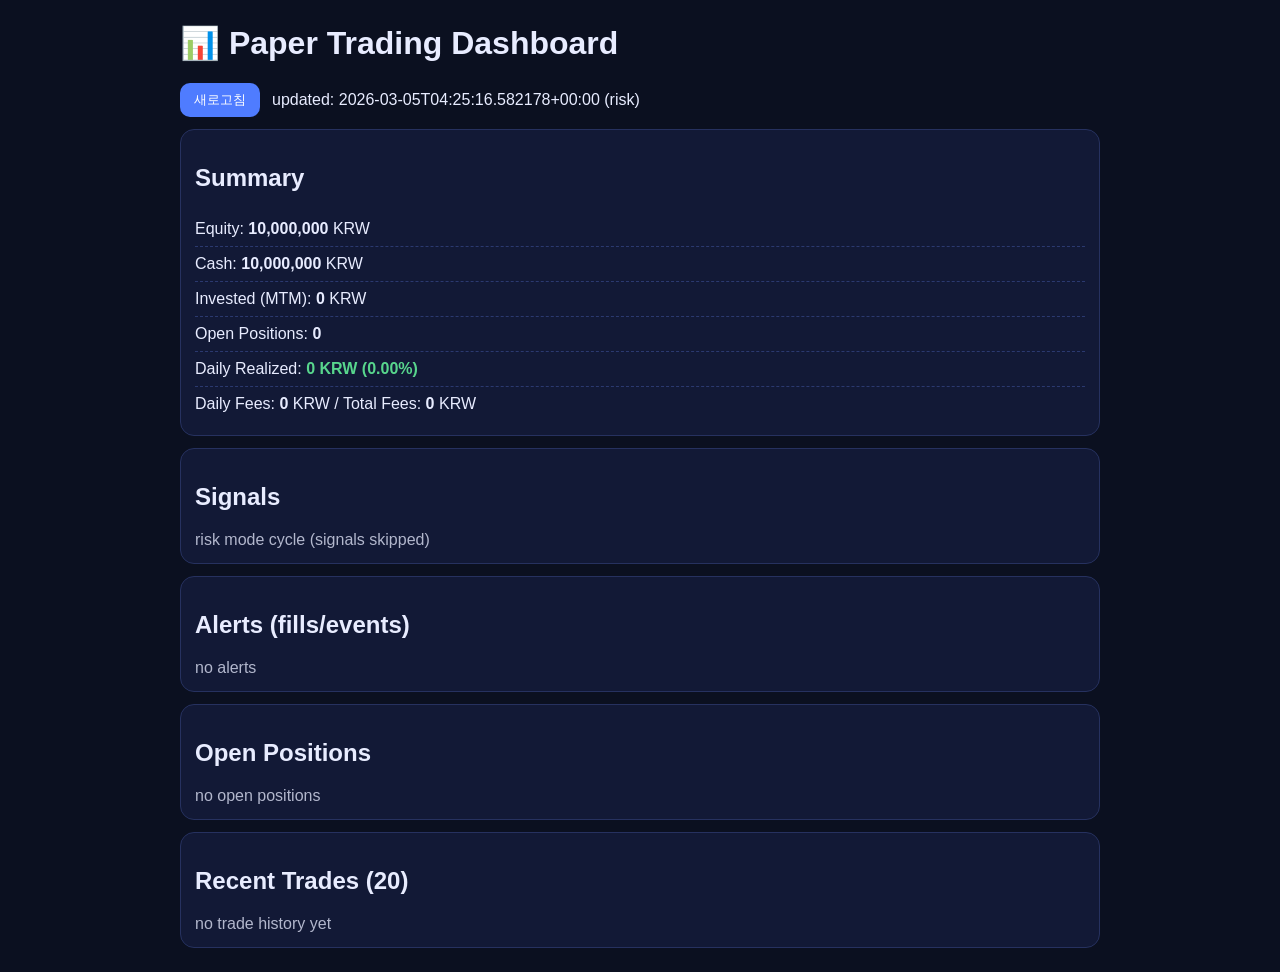
==== docs/index.html @ 3a50f7fd "chore: publish dashboard via GitHub Pages docs folder" ====
<!doctype html>
<html lang="ko">
<head>
  <meta charset="utf-8" />
  <meta name="viewport" content="width=device-width, initial-scale=1" />
  <title>Paper Trading Dashboard</title>
  <link rel="stylesheet" href="styles.css" />
</head>
<body>
  <main>
    <h1>📊 Paper Trading Dashboard</h1>
    <div class="row">
      <button id="refreshBtn">새로고침</button>
      <span id="updatedAt">-</span>
    </div>

    <section class="card" id="summary"></section>
    <section class="card">
      <h2>Signals</h2>
      <div id="signals"></div>
    </section>
    <section class="card">
      <h2>Alerts (fills/events)</h2>
      <div id="alerts"></div>
    </section>
    <section class="card">
      <h2>Open Positions</h2>
      <div id="positions"></div>
    </section>
    <section class="card">
      <h2>Recent Trades (20)</h2>
      <div id="trades"></div>
    </section>
  </main>
  <script src="app.js"></script>
</body>
</html>
---- docs/styles.css ----
body{font-family:-apple-system,BlinkMacSystemFont,'Segoe UI',sans-serif;background:#0b1020;color:#e8ecff;margin:0}
main{max-width:920px;margin:24px auto;padding:0 16px}
.row{display:flex;gap:12px;align-items:center;margin-bottom:12px}
button{background:#4f7cff;color:#fff;border:none;border-radius:10px;padding:8px 14px;cursor:pointer}
.card{background:#121936;border:1px solid #26315f;border-radius:14px;padding:14px;margin:12px 0}
.item{padding:8px 0;border-bottom:1px dashed #2b396f}
.item:last-child{border-bottom:none}
.muted{opacity:.75}
.good{color:#58d68d}.bad{color:#ff7675}
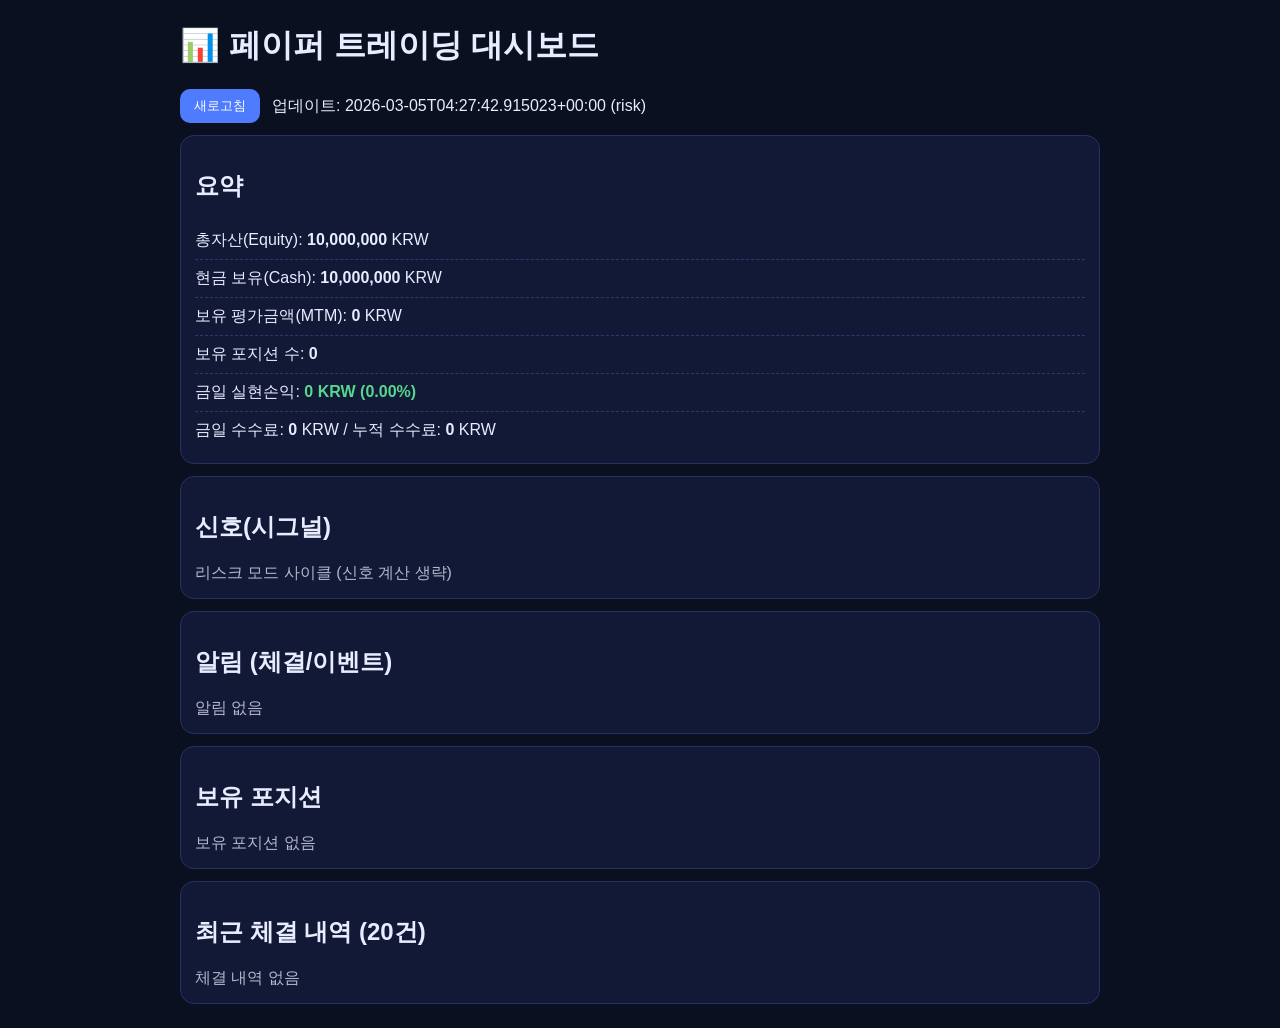
==== commit 91f9dbfb: "feat: localize dashboard labels to Korean" ====
--- a/docs/index.html
+++ b/docs/index.html
@@ -3,12 +3,12 @@
 <head>
   <meta charset="utf-8" />
   <meta name="viewport" content="width=device-width, initial-scale=1" />
-  <title>Paper Trading Dashboard</title>
+  <title>페이퍼 트레이딩 대시보드</title>
   <link rel="stylesheet" href="styles.css" />
 </head>
 <body>
   <main>
-    <h1>📊 Paper Trading Dashboard</h1>
+    <h1>📊 페이퍼 트레이딩 대시보드</h1>
     <div class="row">
       <button id="refreshBtn">새로고침</button>
       <span id="updatedAt">-</span>
@@ -16,19 +16,19 @@
 
     <section class="card" id="summary"></section>
     <section class="card">
-      <h2>Signals</h2>
+      <h2>신호(시그널)</h2>
       <div id="signals"></div>
     </section>
     <section class="card">
-      <h2>Alerts (fills/events)</h2>
+      <h2>알림 (체결/이벤트)</h2>
       <div id="alerts"></div>
     </section>
     <section class="card">
-      <h2>Open Positions</h2>
+      <h2>보유 포지션</h2>
       <div id="positions"></div>
     </section>
     <section class="card">
-      <h2>Recent Trades (20)</h2>
+      <h2>최근 체결 내역 (20건)</h2>
       <div id="trades"></div>
     </section>
   </main>
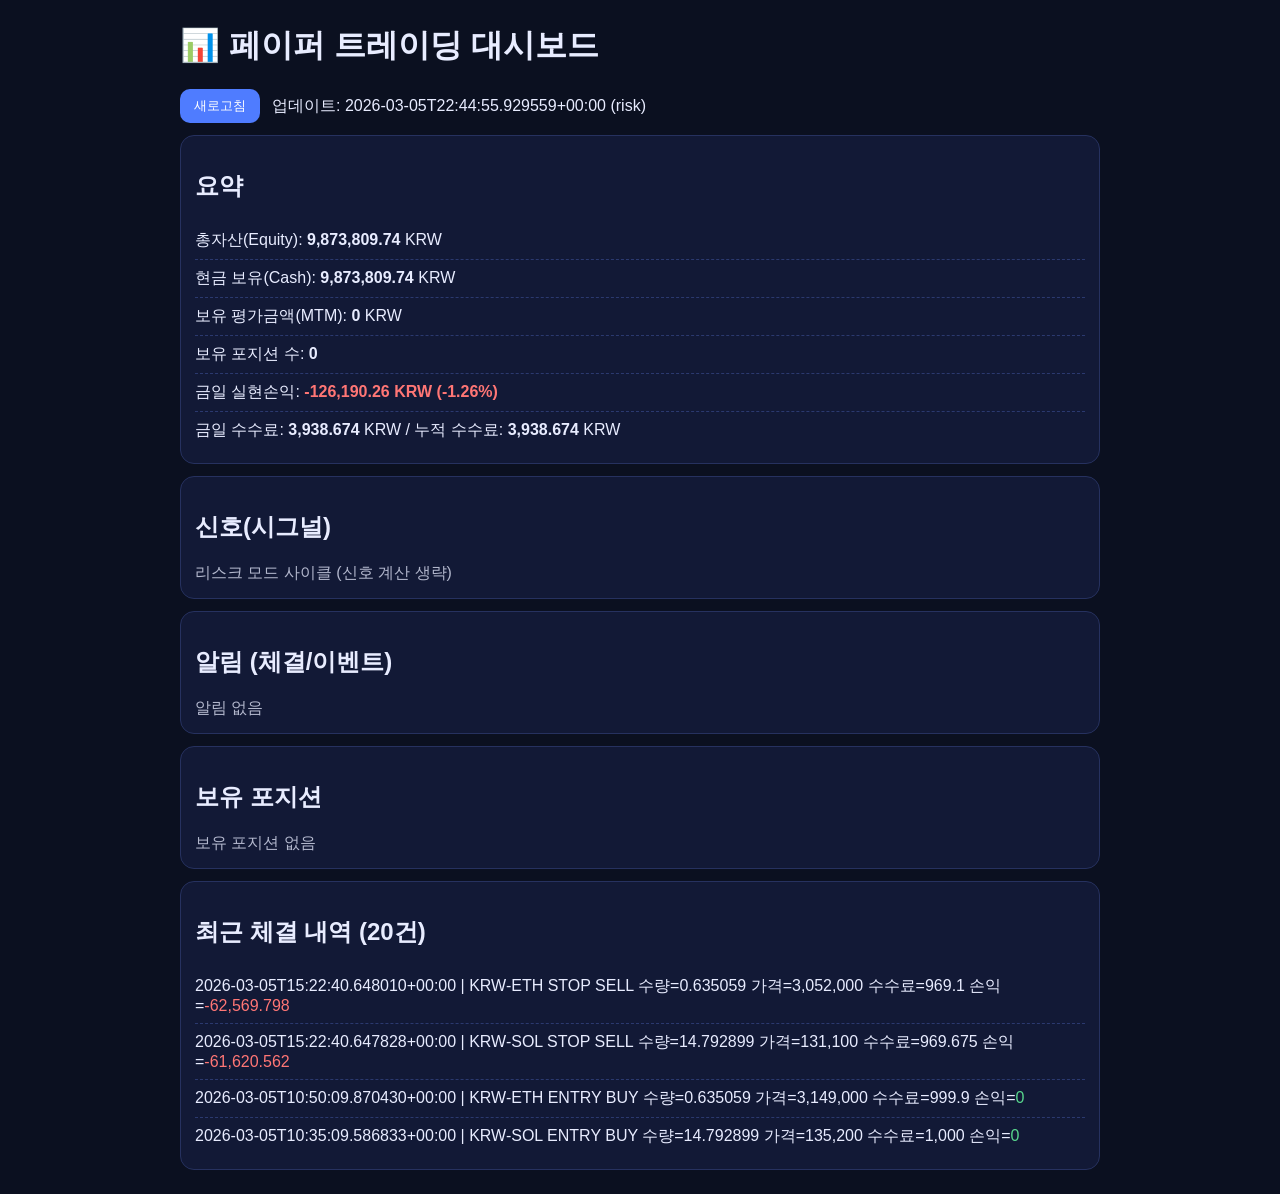
==== commit e9884f92: "fix: fallback to raw github latest_cycle when pages cache is stale" ====
--- a/docs/index.html
+++ b/docs/index.html
@@ -32,6 +32,6 @@
       <div id="trades"></div>
     </section>
   </main>
-  <script src="app.js"></script>
+  <script src="app.js?v=20260306-2"></script>
 </body>
 </html>
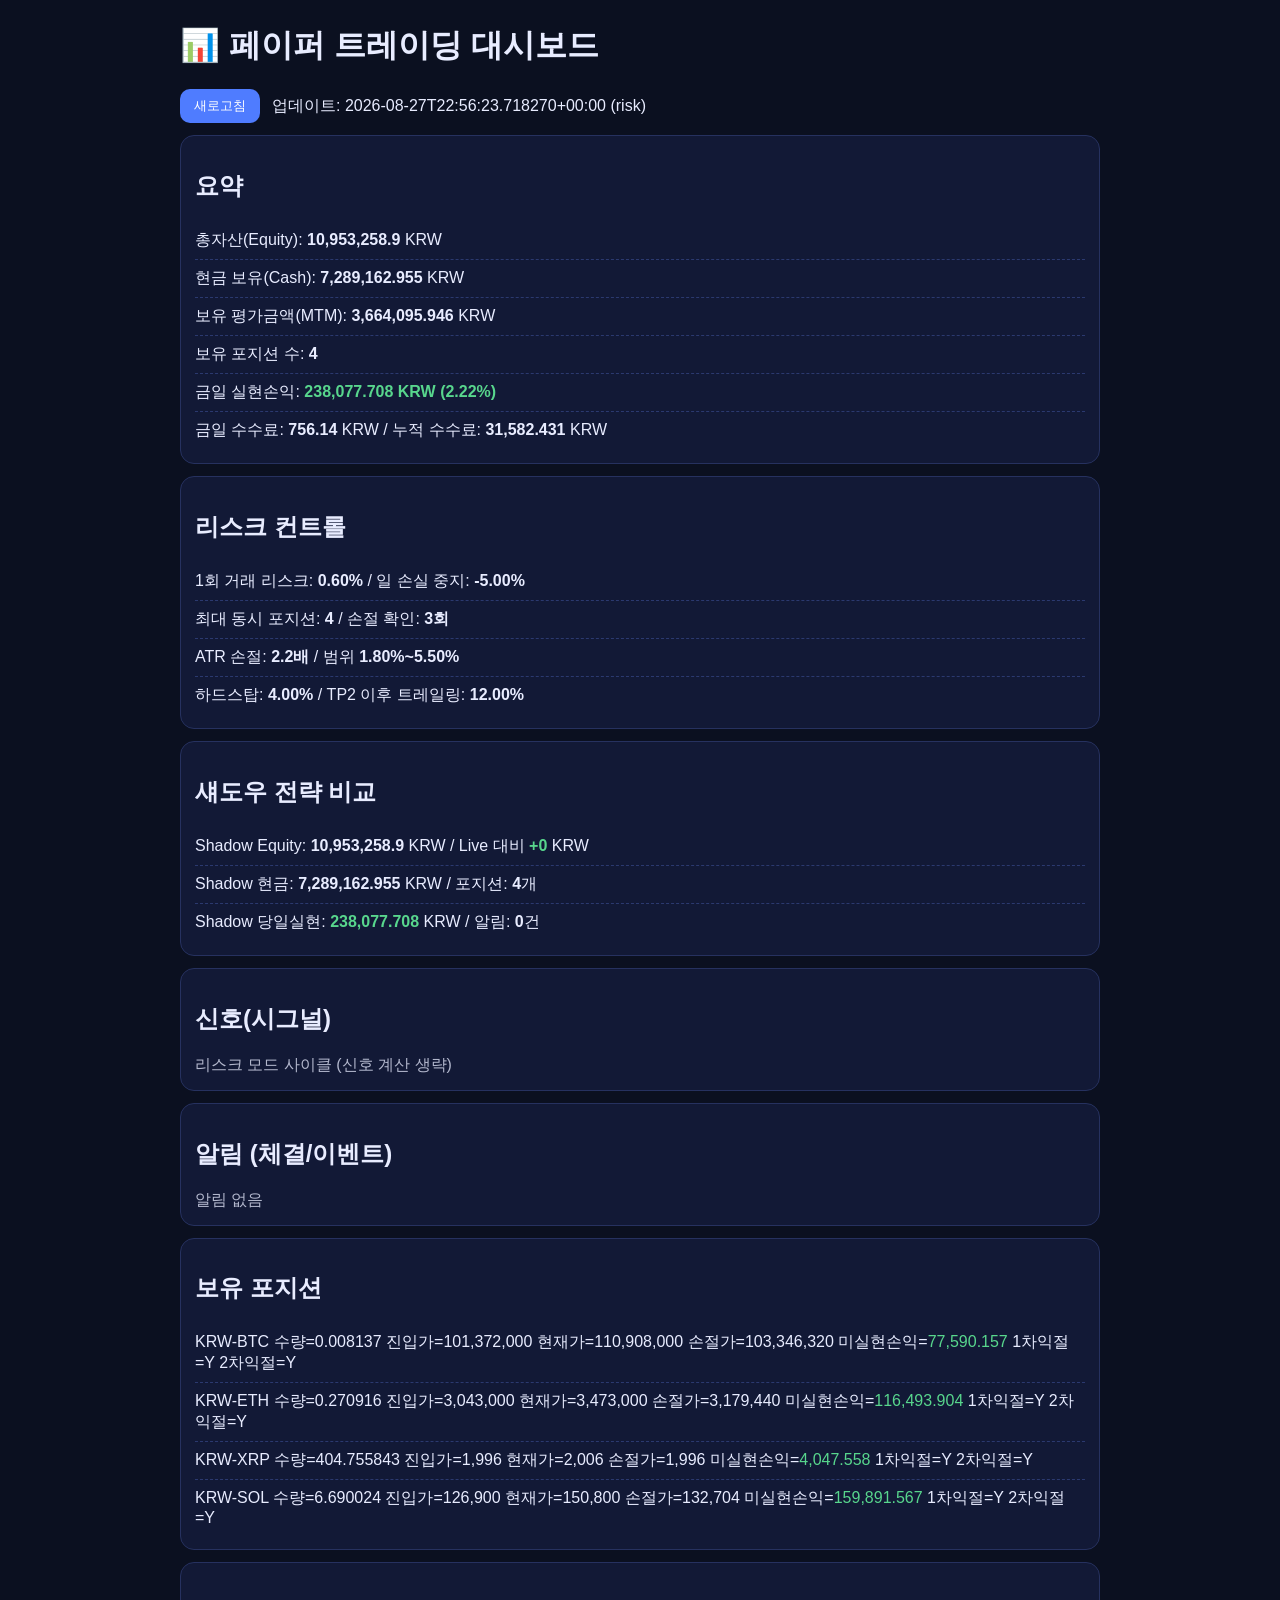
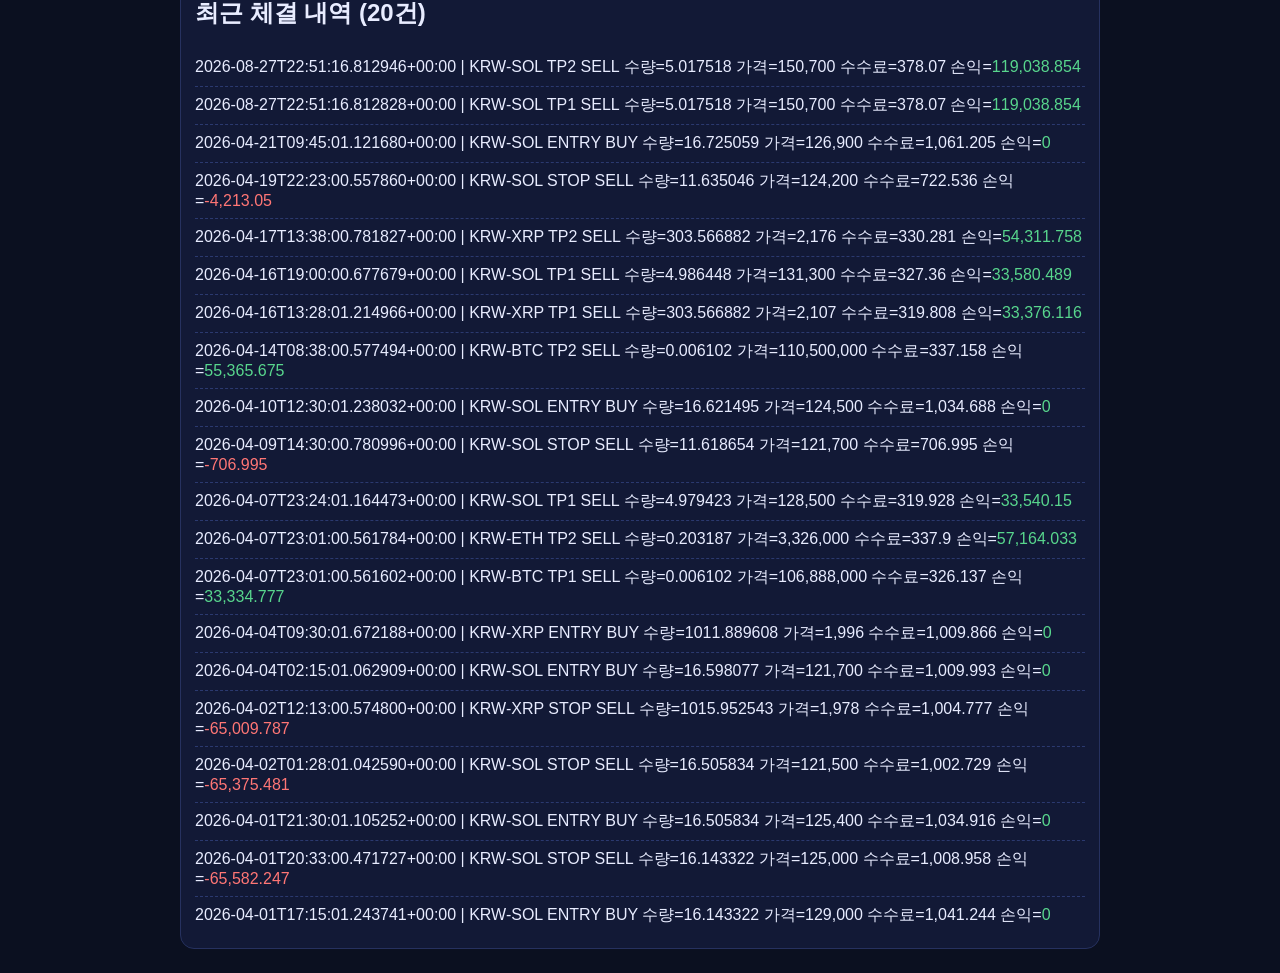
==== commit 6f6ea965: "feat: revive paper trading engine" ====
--- a/docs/index.html
+++ b/docs/index.html
@@ -16,6 +16,14 @@
 
     <section class="card" id="summary"></section>
     <section class="card">
+      <h2>리스크 컨트롤</h2>
+      <div id="riskControls"></div>
+    </section>
+    <section class="card">
+      <h2>섀도우 전략 비교</h2>
+      <div id="shadow"></div>
+    </section>
+    <section class="card">
       <h2>신호(시그널)</h2>
       <div id="signals"></div>
     </section>
@@ -32,6 +40,6 @@
       <div id="trades"></div>
     </section>
   </main>
-  <script src="app.js?v=20260306-2"></script>
+  <script src="app.js?v=20260828-1"></script>
 </body>
 </html>
